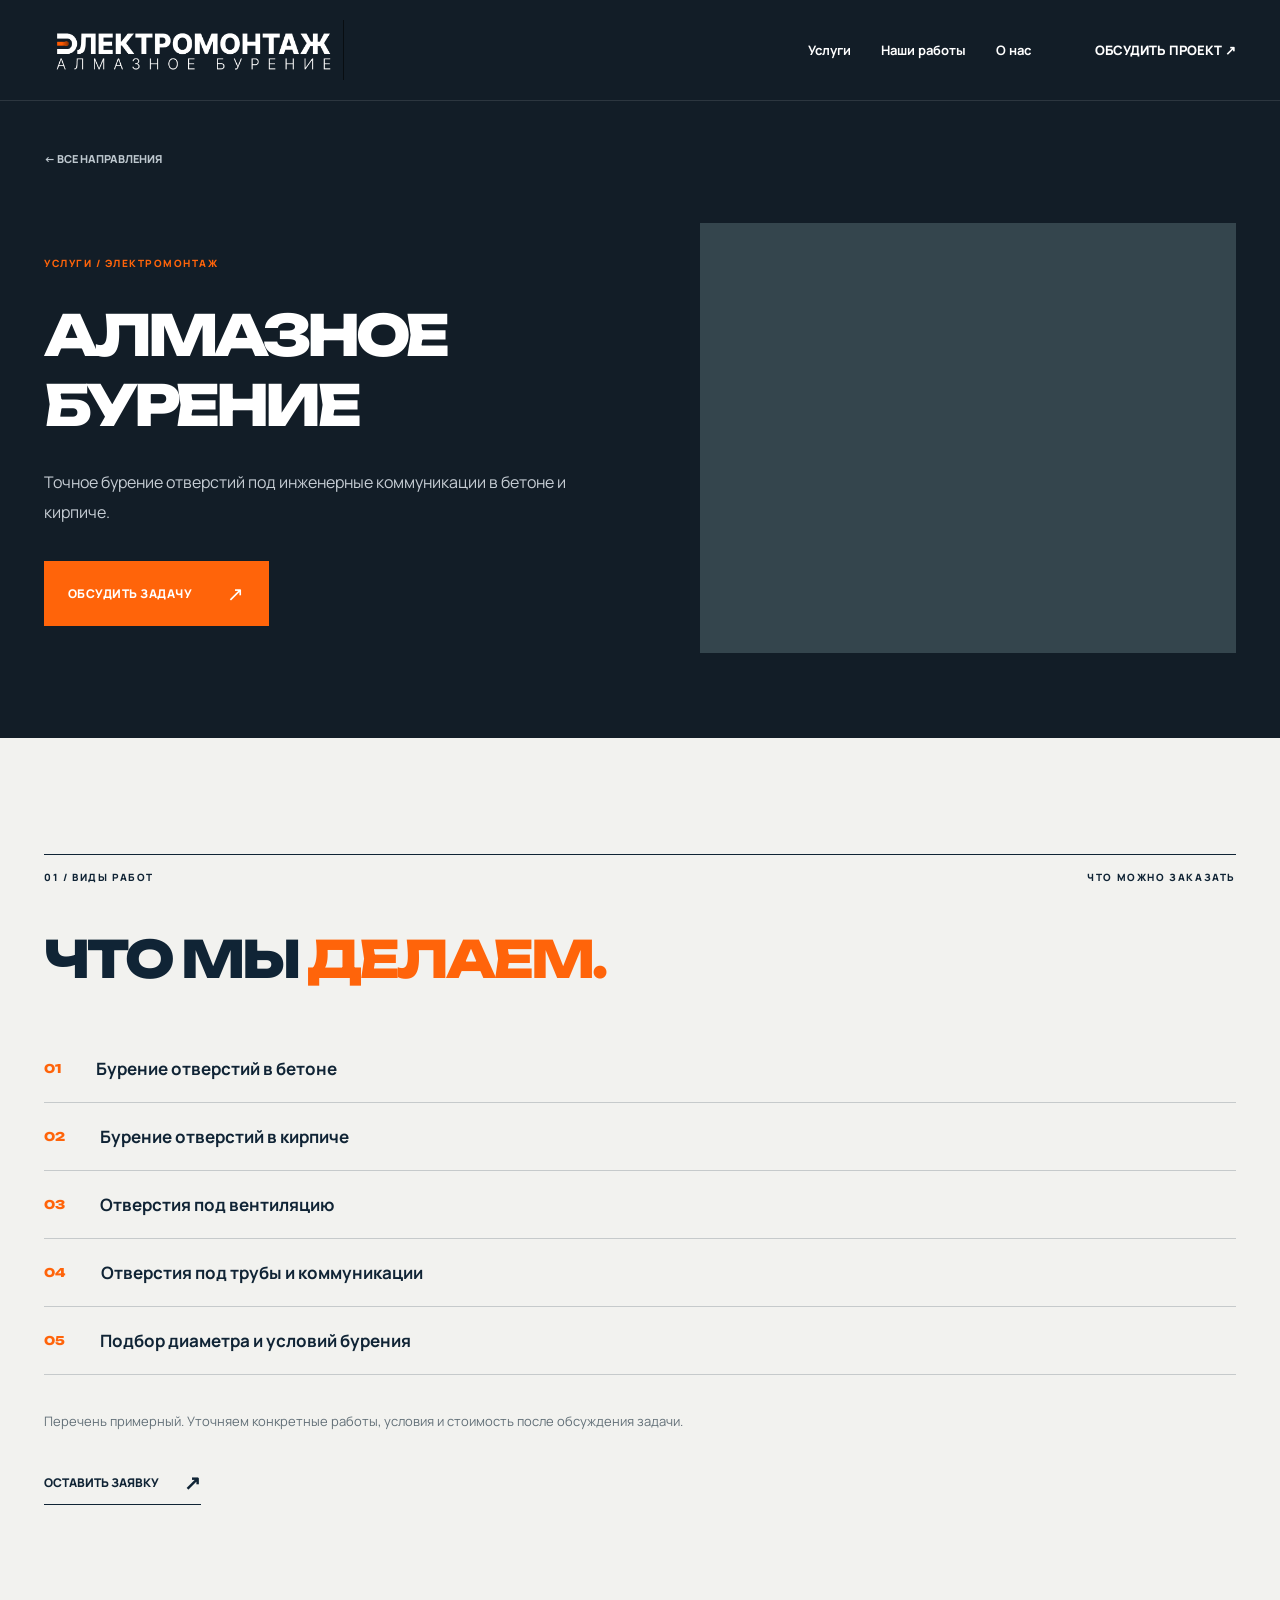
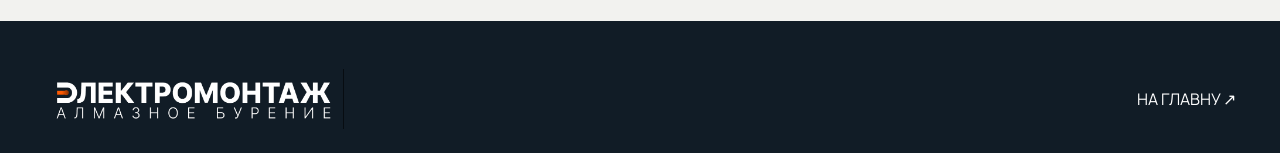
==== drilling.html @ 84d14e61 "Add files via upload" ====
<!doctype html><html lang="ru"><head><meta charset="utf-8"><meta name="viewport" content="width=device-width, initial-scale=1"><meta name="description" content="Точное бурение отверстий под инженерные коммуникации в бетоне и кирпиче."><title>АЛМАЗНОЕ БУРЕНИЕ | ЭЛЕКТРОМОНТАЖ</title><link rel="preconnect" href="https://fonts.googleapis.com"><link rel="preconnect" href="https://fonts.gstatic.com" crossorigin><link href="https://fonts.googleapis.com/css2?family=Manrope:wght@400;500;600;700;800&family=Unbounded:wght@500;600;700;800&display=swap" rel="stylesheet"><link rel="stylesheet" href="css/style.css"></head><body><header class="site-header"><div class="shell header-inner"><a class="logo-link" href="index.html"><img src="assets/logo-light.png" alt="Электромонтаж. Алмазное бурение"></a><nav class="desktop-nav"><a href="index.html#services">Услуги</a><a href="index.html#projects">Наши работы</a><a href="index.html#approach">О нас</a></nav><a class="header-contact" href="index.html#contact">Обсудить проект ↗</a><button class="menu-toggle" type="button" aria-controls="mobile-menu" aria-expanded="false" aria-label="Открыть меню"><span></span><span></span></button></div><nav class="mobile-nav" id="mobile-menu" hidden><a href="index.html">Главная</a><a href="index.html#services">Услуги</a><a href="index.html#projects">Наши работы</a><a href="index.html#contact">Контакты</a></nav></header><main><section class="inner-hero"><div class="shell"><a class="back-link" href="index.html#services">← ВСЕ НАПРАВЛЕНИЯ</a><div class="inner-grid"><div><span class="inner-label">УСЛУГИ / ЭЛЕКТРОМОНТАЖ</span><h1>АЛМАЗНОЕ БУРЕНИЕ</h1><p>Точное бурение отверстий под инженерные коммуникации в бетоне и кирпиче.</p><a href="index.html#contact" class="btn btn-orange">Обсудить задачу <span>↗</span></a></div><div class="inner-photo photo photo-drilling"></div></div></div></section><section class="inner-services section-pad"><div class="shell"><div class="section-kicker"><span>01 / ВИДЫ РАБОТ</span><span>ЧТО МОЖНО ЗАКАЗАТЬ</span></div><h2>ЧТО МЫ <em>ДЕЛАЕМ.</em></h2><ul><li><span>01</span><b>Бурение отверстий в бетоне</b></li><li><span>02</span><b>Бурение отверстий в кирпиче</b></li><li><span>03</span><b>Отверстия под вентиляцию</b></li><li><span>04</span><b>Отверстия под трубы и коммуникации</b></li><li><span>05</span><b>Подбор диаметра и условий бурения</b></li></ul><p class="inner-disclaimer">Перечень примерный. Уточняем конкретные работы, условия и стоимость после обсуждения задачи.</p><a href="index.html#contact" class="text-link">Оставить заявку <span>↗</span></a></div></section></main><footer class="footer"><div class="shell"><div class="footer-top"><a class="footer-logo" href="index.html"><img src="assets/logo-light.png" alt="Электромонтаж. Алмазное бурение"></a><a href="index.html">НА ГЛАВНУ ↗</a></div></div></footer><script src="js/main.js" defer></script></body></html>
---- css/style.css ----
:root{--ink:#102435;--graphite:#17212a;--dark:#121d27;--orange:#ff640a;--paper:#f2f2ef;--muted:#777f84;--line:#d3d6d5;--heading:'Unbounded','Arial Black',sans-serif;--body:'Manrope',Arial,sans-serif}*{box-sizing:border-box}html{scroll-behavior:smooth;scroll-padding-top:85px}body{margin:0;background:var(--paper);color:var(--ink);font-family:var(--body);-webkit-font-smoothing:antialiased}a{color:inherit;text-decoration:none}button,input,textarea,select{font:inherit}button{cursor:pointer}img{max-width:100%;display:block}.shell{width:min(100% - 88px,1440px);margin-inline:auto}.skip-link{position:absolute;top:-100px;left:20px;background:white;color:#111;padding:14px;z-index:30}.skip-link:focus{top:14px}.site-header{background:#121d27;color:#fff;position:relative;z-index:10;border-bottom:1px solid rgba(255,255,255,.11)}.header-inner{height:100px;display:flex;align-items:center;gap:44px}.logo-link{display:flex;align-items:center;width:300px;flex:none}.logo-link img{width:100%;height:auto}.desktop-nav{display:flex;gap:30px;align-items:center;margin-left:auto}.desktop-nav a{font-size:13px;font-weight:700;transition:color .2s}.desktop-nav a:hover,.header-contact:hover{color:var(--orange)}.header-contact{font-size:13px;font-weight:800;text-transform:uppercase;margin-left:20px;white-space:nowrap}.header-contact span{color:var(--orange);padding-left:14px}.menu-toggle{display:none;background:none;border:0;width:40px;height:40px}.menu-toggle span{display:block;width:28px;height:2px;background:white;margin:6px auto}.mobile-nav{background:#15222c;padding:15px 7% 28px}.mobile-nav a{display:block;padding:14px 0;border-bottom:1px solid #ffffff22}.hero{background:var(--dark);color:white;position:relative;overflow:hidden}.hero-grid{pointer-events:none;position:absolute;inset:0;background-image:linear-gradient(to right,rgba(255,255,255,.027) 1px,transparent 1px),linear-gradient(to bottom,rgba(255,255,255,.027) 1px,transparent 1px);background-size:90px 90px;mask-image:linear-gradient(to right,#000,transparent 80%)}.hero-layout{display:grid;grid-template-columns:54% 46%;min-height:670px;position:relative}.hero-copy{display:flex;flex-direction:column;align-items:flex-start;padding:82px 40px 42px 0;position:relative;z-index:2}.eyebrow,.section-kicker,.contact-kicker{font-size:10px;font-weight:800;letter-spacing:.16em}.eyebrow{display:flex;align-items:center;gap:14px;color:#b7c1ca}.orange-line{height:2px;width:34px;background:var(--orange)}h1,h2,h3,p{margin-top:0}.hero h1{font:800 clamp(50px,6.2vw,102px)/1.12 var(--heading);letter-spacing:-.075em;margin:55px 0 24px;position:relative;z-index:3;white-space:nowrap}.hero h1 span{color:var(--orange)}.hero-copy>p{font-size:16px;line-height:1.9;color:#c6cbd0;max-width:475px}.hero-actions{display:flex;align-items:center;gap:37px;margin-top:30px}.btn{display:inline-flex;align-items:center;justify-content:space-between;gap:35px;border:0;padding:19px 24px;font-size:12px;text-transform:uppercase;letter-spacing:.04em;font-weight:800;transition:transform .25s,background .25s}.btn:hover{transform:translateY(-3px)}.btn-orange{background:var(--orange);color:#fff}.btn-orange:hover{background:#e75700}.btn span{font-size:20px;font-weight:400}.text-link{display:inline-flex;gap:25px;align-items:center;font-size:12px;font-weight:800;text-transform:uppercase;border-bottom:1px solid currentColor;padding-bottom:8px}.light-link{color:white}.text-link span{font-size:20px}.hero-bottom{margin-top:auto;padding-top:60px;display:flex;align-items:center;justify-content:space-between;width:100%;max-width:540px;font-size:10px;letter-spacing:.05em;color:#aab2ba}.status-dot{display:inline-block;width:8px;height:8px;border-radius:50%;background:var(--orange);margin-right:10px}.hero-index{color:white}.hero-visual{position:relative;margin-left:10px;min-height:670px}.photo{background-size:cover;background-position:center;background-color:#34454d}.photo-hero{position:absolute;inset:22px 0 22px 0;background-image:linear-gradient(90deg,rgba(18,29,39,.05),rgba(18,29,39,.1)),url('https://images.unsplash.com/photo-1621905251189-08b45d6a269e?auto=format&fit=crop&w=1500&q=85');filter:saturate(.67) contrast(1.1)}.photo-caption{position:absolute;left:22px;bottom:52px;right:20px;display:flex;justify-content:space-between;gap:15px;font-size:9px;font-weight:800;letter-spacing:.1em;text-shadow:0 1px 7px #000}.orange-corner{position:absolute;right:0;top:22px;width:66px;height:66px;background:var(--orange);display:grid;place-items:center;font-size:29px}.hero-side-text{position:absolute;right:8px;top:50%;writing-mode:vertical-rl;font-size:9px;font-weight:800;letter-spacing:.2em;color:#ffffff8c}.section-pad{padding:116px 0}.section-kicker{display:flex;justify-content:space-between;gap:10px;border-top:1px solid var(--ink);padding-top:15px}.intro-heading,.projects-heading{display:flex;justify-content:space-between;gap:45px;align-items:end;margin:60px 0 55px}.intro-heading h2,.projects-heading h2,.approach h2,.faq h2{font:800 clamp(34px,4.3vw,69px)/1.17 var(--heading);letter-spacing:-.065em;margin:0}.intro-heading h2 em,.projects-heading h2 em,.approach h2 em,.faq h2 em{font-style:normal;color:var(--orange)}.intro-heading p,.projects-heading p{max-width:360px;margin:0 0 4px;font-size:14px;line-height:1.9;color:#626d71}.service-grid{display:grid;grid-template-columns:1fr 1fr;gap:16px}.service-card{height:540px;position:relative;overflow:hidden;color:#fff}.service-photo{position:absolute;inset:0;transition:transform .8s cubic-bezier(.2,.65,.2,1)}.service-card:hover .service-photo{transform:scale(1.07)}.photo-electrical{background-image:url('https://images.unsplash.com/photo-1621905251918-48416bd8575a?auto=format&fit=crop&w=1300&q=85')}.photo-drilling{background-image:url('https://images.unsplash.com/photo-1504307651254-35680f356dfd?auto=format&fit=crop&w=1300&q=85')}.service-shade{position:absolute;inset:0;background:linear-gradient(180deg,rgba(10,20,30,.47),rgba(10,20,30,.08) 35%,rgba(10,20,30,.9) 100%)}.service-top,.service-bottom{position:absolute;left:40px;right:40px}.service-top{top:35px;display:flex;align-items:center;justify-content:space-between;font-size:11px;font-weight:800;letter-spacing:.12em}.circle-arrow{width:53px;height:53px;border:1px solid #fff8;border-radius:50%;display:grid;place-items:center;font-size:25px;transition:background .25s}.service-card:hover .circle-arrow{background:var(--orange);border-color:var(--orange)}.service-bottom{bottom:39px}.service-bottom h3{font:800 clamp(30px,3vw,49px)/1.14 var(--heading);letter-spacing:-.055em;margin-bottom:19px}.service-bottom p{font-size:13px;line-height:1.7;max-width:330px;margin:0;color:#e7eaed}.service-note{display:flex;justify-content:space-between;gap:20px;margin:24px 0 0;font-size:11px;font-weight:800;letter-spacing:.05em}.service-note a{color:#e55b07}.ticker{background:var(--orange);color:var(--dark);overflow:hidden;padding:19px 0}.ticker-track{white-space:nowrap;font:800 19px var(--heading);letter-spacing:.03em;width:max-content;animation:marquee 30s linear infinite}.ticker span{margin:0 38px}@keyframes marquee{to{transform:translateX(-50%)}}.projects{background:#e9ebea}.projects-heading{align-items:end}.project-controls{display:flex;gap:25px;border-bottom:1px solid #c6cbcd;margin-bottom:24px}.filter{border:0;background:none;color:#6d777c;font-size:12px;font-weight:800;padding:13px 0 18px;position:relative}.filter span{font-size:9px;margin-left:7px}.filter.is-active{color:var(--ink)}.filter.is-active::after{content:"";height:3px;background:var(--orange);position:absolute;bottom:-1px;left:0;right:0}.project-grid{display:grid;grid-template-columns:1.25fr 1fr;grid-template-rows:250px 250px;gap:16px}.project-card{position:relative;overflow:hidden;min-height:250px;color:#fff}.project-card[hidden]{display:none}.project-card.large{grid-row:span 2}.project-photo{position:absolute;inset:0;filter:saturate(.62);transition:transform .6s}.project-card:hover .project-photo{transform:scale(1.04)}.photo-project-1{background-image:url('https://images.unsplash.com/photo-1621905252507-b35492cc74b4?auto=format&fit=crop&w=1200&q=85')}.photo-project-2{background-image:url('https://images.unsplash.com/photo-1504917595217-d4dc5ebe6122?auto=format&fit=crop&w=1000&q=85')}.photo-project-3{background-image:url('https://images.unsplash.com/photo-1621905251189-08b45d6a269e?auto=format&fit=crop&w=1000&q=85')}.project-overlay{position:absolute;inset:0;padding:25px 30px;display:flex;flex-direction:column;justify-content:space-between;background:linear-gradient(180deg,rgba(15,25,30,.48),transparent 25%,rgba(15,25,30,.85))}.project-number{font-size:10px;letter-spacing:.14em;font-weight:800}.project-overlay h3{font:700 clamp(19px,2vw,31px) var(--heading);letter-spacing:-.04em;margin:0 0 10px}.project-overlay p{font-size:12px;margin:0;color:#d8dedf}.projects-foot{display:flex;justify-content:space-between;align-items:center;gap:25px;margin-top:35px}.projects-foot>span{font-size:10px;font-weight:800;color:#838b8d;letter-spacing:.1em}.approach{background:#152430;color:white}.section-kicker.reverse{border-color:#ffffff88}.approach-grid{display:grid;grid-template-columns:1fr 1fr;gap:10%}.approach h2{margin-top:58px}.approach-content{padding-top:53px}.approach-lead{font-size:23px;line-height:1.5;max-width:580px;margin:0 0 55px}.approach-item{border-top:1px solid #ffffff44;padding:23px 0;display:flex;gap:40px}.approach-item>span{color:var(--orange);font:700 13px var(--heading)}.approach-item h3{font-size:17px;margin:0 0 9px}.approach-item p{font-size:13px;line-height:1.8;color:#bbc5ce;margin:0}.faq-grid{display:grid;grid-template-columns:1fr 1fr;gap:10%}.faq h2{margin-top:55px}.faq-list{padding-top:35px}details{border-top:1px solid #bfc4c5}details:last-child{border-bottom:1px solid #bfc4c5}summary{list-style:none;cursor:pointer;padding:28px 0;display:flex;justify-content:space-between;align-items:center;gap:20px;font-weight:800;font-size:15px}summary::-webkit-details-marker{display:none}summary span{font-size:27px;font-weight:400;color:var(--orange)}details[open] summary span{transform:rotate(45deg)}details p{font-size:13px;line-height:1.9;color:#657278;max-width:490px;padding-bottom:22px;margin:0}.contact{background:var(--orange);color:#101d27;padding:110px 0}.contact-inner{display:grid;grid-template-columns:1fr 440px;gap:14%;align-items:start}.contact-heading h2{font:800 clamp(60px,7.4vw,120px)/1.12 var(--heading);letter-spacing:-.09em;margin:45px 0 25px}.contact-heading h2 span{color:white}.contact-heading p{font-size:16px;line-height:1.8;max-width:440px}.contact-form{background:#fff;padding:34px;display:grid;gap:19px;color:#152430}.contact-form label{display:grid;gap:7px;font-size:11px;font-weight:800}.contact-form input,.contact-form select,.contact-form textarea{width:100%;border:0;border-bottom:1px solid #ccd0d2;border-radius:0;background:transparent;padding:12px 0;font-size:13px;outline:none;resize:vertical;color:#102435}.contact-form input:focus,.contact-form select:focus,.contact-form textarea:focus{border-bottom-color:var(--orange)}.contact-form .btn{width:100%;margin-top:4px}.form-hint{color:#68747a;font-size:10px;line-height:1.6;margin:0}.footer{background:#111c26;color:white;padding:48px 0 24px}.footer-top,.footer-bottom{display:flex;justify-content:space-between;align-items:center;gap:25px}.footer-logo{max-width:300px}.up-link{font-size:11px;font-weight:800}.footer-bottom{border-top:1px solid #ffffff35;padding-top:25px;margin-top:43px;font-size:10px;letter-spacing:.08em;color:#9aa8b5}@media(max-width:1180px){.shell{width:min(100% - 56px,1440px)}.header-inner{gap:20px}.logo-link{width:245px}.desktop-nav{gap:17px}.header-contact{margin-left:0}.hero-layout{grid-template-columns:55% 45%}.hero h1{font-size:clamp(48px,5.8vw,72px)}}@media(max-width:880px){.desktop-nav,.header-contact{display:none}.menu-toggle{display:block;margin-left:auto}.header-inner{height:80px}.hero-layout{grid-template-columns:1fr}.hero-copy{padding:75px 0 45px}.hero h1{font-size:clamp(48px,9vw,92px);margin-top:40px}.hero-visual{min-height:390px;margin:0}.photo-hero{inset:0 0 18px}.orange-corner{top:0}.photo-caption{bottom:35px}.hero-bottom{padding-top:45px}.section-pad{padding:80px 0}.intro-heading,.projects-heading{align-items:start;flex-direction:column;gap:25px;margin:40px 0}.service-card{height:440px}.service-top,.service-bottom{left:25px;right:25px}.approach-grid,.faq-grid{gap:5%}.contact-inner{grid-template-columns:1fr 1fr;gap:8%}.contact-heading h2{font-size:clamp(50px,6.5vw,80px)}.contact-form{padding:24px}}@media(max-width:650px){.shell{width:calc(100% - 36px)}.logo-link{width:218px}.header-inner{height:74px}.hero-copy{padding:48px 0 32px}.eyebrow{font-size:9px}.hero h1{font-size:clamp(40px,10.3vw,66px);line-height:1.2;margin:34px 0 22px}.hero-copy>p{font-size:14px;line-height:1.8}.hero-actions{gap:20px;flex-wrap:wrap}.btn{padding:17px 18px;font-size:11px}.text-link{font-size:10px;gap:12px}.hero-bottom{font-size:9px;gap:18px}.hero-visual{min-height:330px}.photo-caption{font-size:8px;flex-direction:column}.orange-corner{width:54px;height:54px}.hero-side-text{display:none}.section-pad{padding:65px 0}.section-kicker{font-size:9px}.intro-heading h2,.projects-heading h2,.approach h2,.faq h2{font-size:clamp(31px,7.8vw,47px)}.intro-heading p,.projects-heading p{font-size:13px}.service-grid{grid-template-columns:1fr}.service-card{height:430px}.service-bottom h3{font-size:37px}.service-note{font-size:9px;flex-wrap:wrap}.ticker-track{font-size:13px}.project-controls{gap:18px}.filter{font-size:10px}.project-grid{display:grid;grid-template-columns:1fr;grid-template-rows:none}.project-card,.project-card.large{height:320px;grid-row:auto}.project-card.large{height:390px}.projects-foot{align-items:start;flex-direction:column}.approach-grid,.faq-grid{grid-template-columns:1fr;gap:20px}.approach h2,.faq h2{margin-top:35px}.approach-content,.faq-list{padding-top:15px}.approach-lead{font-size:19px;margin-bottom:30px}.contact{padding:70px 0}.contact-inner{grid-template-columns:1fr;gap:30px}.contact-heading h2{font-size:clamp(56px,14vw,85px);margin:25px 0}.contact-heading p{font-size:14px}.contact-form{padding:23px}.footer-logo{max-width:220px}.footer-bottom{align-items:start;flex-direction:column;font-size:9px}.footer-top{align-items:center}}@media(prefers-reduced-motion:reduce){*,*::before,*::after{scroll-behavior:auto!important;animation:none!important;transition:none!important}}
/* Internal service page starter layouts */
.inner-hero{background:#121d27;color:#fff;padding:45px 0 85px}.back-link{font-size:11px;font-weight:800;color:#bdc7ce}.inner-grid{display:grid;grid-template-columns:1fr 45%;gap:9%;align-items:center;margin-top:55px}.inner-label{font-size:10px;letter-spacing:.15em;color:var(--orange);font-weight:800}.inner-hero h1{font:800 clamp(32px,4.4vw,67px)/1.25 var(--heading);letter-spacing:-.075em;overflow-wrap:anywhere;margin:28px 0}.inner-hero p{font-size:16px;line-height:1.85;max-width:540px;color:#c6cdd4;margin-bottom:34px}.inner-photo{min-height:430px}.inner-services h2{font:800 clamp(30px,4vw,60px)/1.2 var(--heading);letter-spacing:-.06em;margin:45px 0}.inner-services h2 em{font-style:normal;color:var(--orange)}.inner-services ul{list-style:none;margin:0 0 35px;padding:0}.inner-services li{display:flex;align-items:center;gap:35px;padding:22px 0;border-bottom:1px solid #c6cacb}.inner-services li span{font:800 12px var(--heading);color:var(--orange)}.inner-services li b{font-size:17px}.inner-disclaimer{font-size:13px;line-height:1.8;color:#637078;margin-bottom:35px}@media(max-width:750px){.inner-grid{grid-template-columns:1fr;gap:34px}.inner-photo{min-height:320px}.inner-hero{padding:38px 0 55px}.inner-services li{gap:22px}.inner-services li b{font-size:14px}}
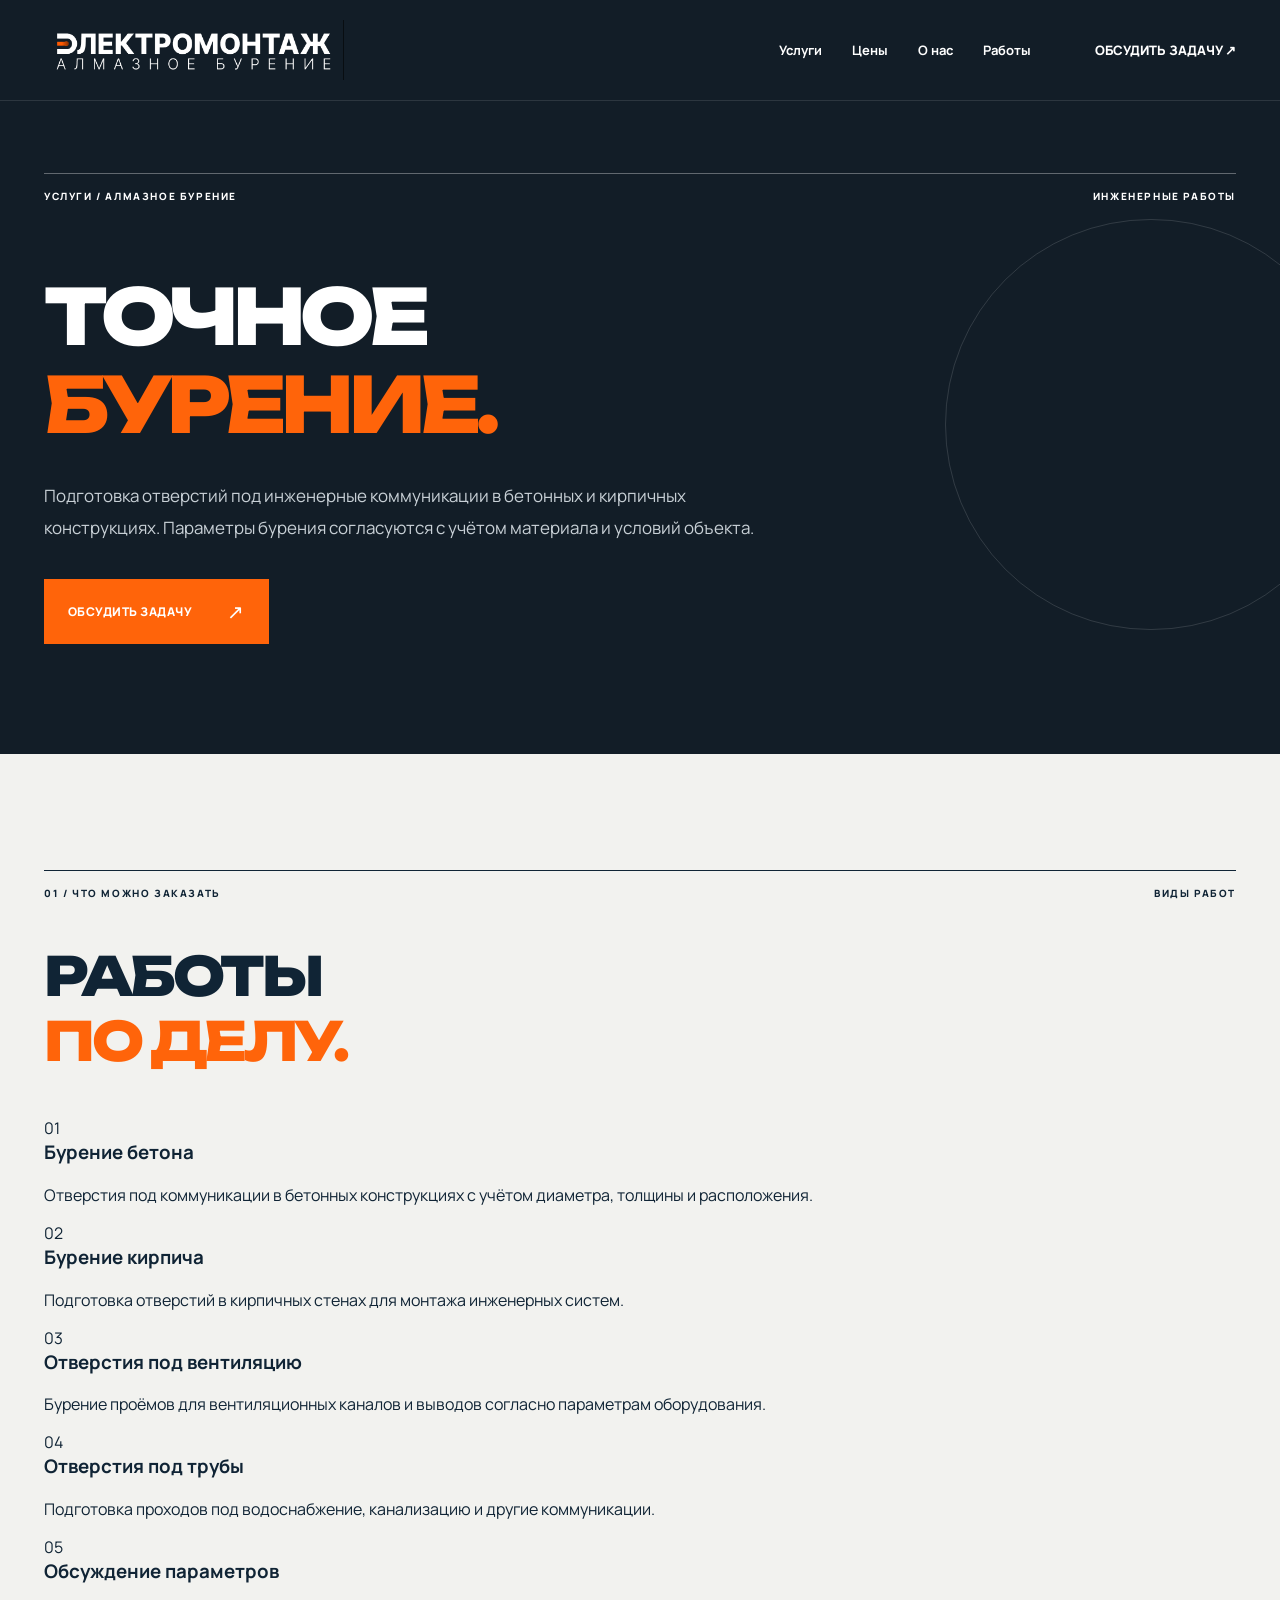
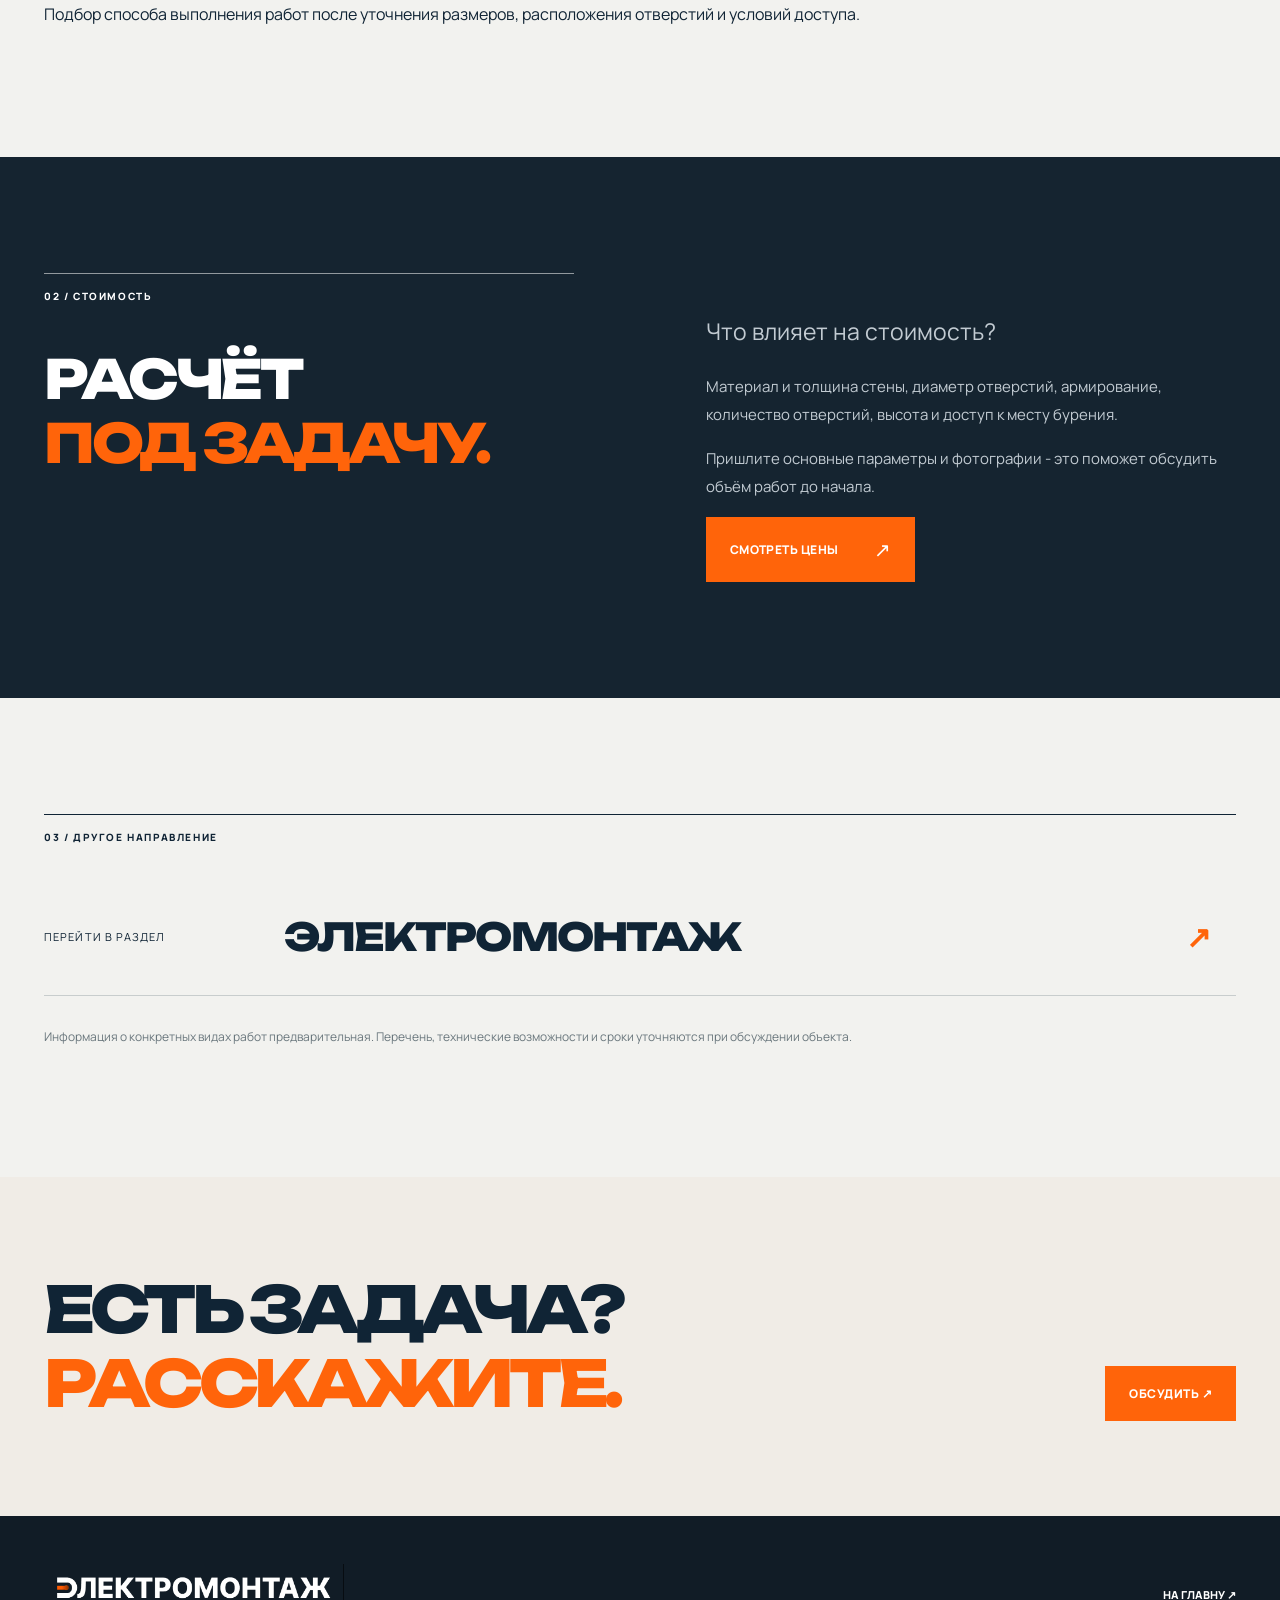
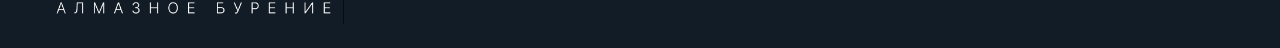
==== commit dcbf5813: "Expand drilling.html service details and pricing CTA" ====
--- a/drilling.html
+++ b/drilling.html
@@ -1 +1 @@
-<!doctype html><html lang="ru"><head><meta charset="utf-8"><meta name="viewport" content="width=device-width, initial-scale=1"><meta name="description" content="Точное бурение отверстий под инженерные коммуникации в бетоне и кирпиче."><title>АЛМАЗНОЕ БУРЕНИЕ | ЭЛЕКТРОМОНТАЖ</title><link rel="preconnect" href="https://fonts.googleapis.com"><link rel="preconnect" href="https://fonts.gstatic.com" crossorigin><link href="https://fonts.googleapis.com/css2?family=Manrope:wght@400;500;600;700;800&family=Unbounded:wght@500;600;700;800&display=swap" rel="stylesheet"><link rel="stylesheet" href="css/style.css"></head><body><header class="site-header"><div class="shell header-inner"><a class="logo-link" href="index.html"><img src="assets/logo-light.png" alt="Электромонтаж. Алмазное бурение"></a><nav class="desktop-nav"><a href="index.html#services">Услуги</a><a href="index.html#projects">Наши работы</a><a href="index.html#approach">О нас</a></nav><a class="header-contact" href="index.html#contact">Обсудить проект ↗</a><button class="menu-toggle" type="button" aria-controls="mobile-menu" aria-expanded="false" aria-label="Открыть меню"><span></span><span></span></button></div><nav class="mobile-nav" id="mobile-menu" hidden><a href="index.html">Главная</a><a href="index.html#services">Услуги</a><a href="index.html#projects">Наши работы</a><a href="index.html#contact">Контакты</a></nav></header><main><section class="inner-hero"><div class="shell"><a class="back-link" href="index.html#services">← ВСЕ НАПРАВЛЕНИЯ</a><div class="inner-grid"><div><span class="inner-label">УСЛУГИ / ЭЛЕКТРОМОНТАЖ</span><h1>АЛМАЗНОЕ БУРЕНИЕ</h1><p>Точное бурение отверстий под инженерные коммуникации в бетоне и кирпиче.</p><a href="index.html#contact" class="btn btn-orange">Обсудить задачу <span>↗</span></a></div><div class="inner-photo photo photo-drilling"></div></div></div></section><section class="inner-services section-pad"><div class="shell"><div class="section-kicker"><span>01 / ВИДЫ РАБОТ</span><span>ЧТО МОЖНО ЗАКАЗАТЬ</span></div><h2>ЧТО МЫ <em>ДЕЛАЕМ.</em></h2><ul><li><span>01</span><b>Бурение отверстий в бетоне</b></li><li><span>02</span><b>Бурение отверстий в кирпиче</b></li><li><span>03</span><b>Отверстия под вентиляцию</b></li><li><span>04</span><b>Отверстия под трубы и коммуникации</b></li><li><span>05</span><b>Подбор диаметра и условий бурения</b></li></ul><p class="inner-disclaimer">Перечень примерный. Уточняем конкретные работы, условия и стоимость после обсуждения задачи.</p><a href="index.html#contact" class="text-link">Оставить заявку <span>↗</span></a></div></section></main><footer class="footer"><div class="shell"><div class="footer-top"><a class="footer-logo" href="index.html"><img src="assets/logo-light.png" alt="Электромонтаж. Алмазное бурение"></a><a href="index.html">НА ГЛАВНУ ↗</a></div></div></footer><script src="js/main.js" defer></script></body></html>+<!doctype html><html lang="ru"><head><meta charset="utf-8"><meta name="viewport" content="width=device-width, initial-scale=1"><meta name="theme-color" content="#121d27"><meta name="description" content="Подготовка отверстий под инженерные коммуникации в бетонных и кирпичных конструкциях. Параметры бурения согласуются с учётом материала и условий объекта."><title>Алмазное бурение бетона и кирпича | Электромонтаж</title><link rel="preconnect" href="https://fonts.googleapis.com"><link rel="preconnect" href="https://fonts.gstatic.com" crossorigin><link href="https://fonts.googleapis.com/css2?family=Manrope:wght@400;500;600;700;800&family=Unbounded:wght@500;600;700;800&display=swap" rel="stylesheet"><link rel="stylesheet" href="css/style.css"></head><body><a class="skip-link" href="#main">К содержимому</a><header class="site-header"><div class="shell header-inner"><a class="logo-link" href="index.html"><img src="assets/logo-light.png" alt="Электромонтаж. Алмазное бурение" width="318" height="64"></a><nav class="desktop-nav"><a href="index.html#services">Услуги</a><a href="prices.html">Цены</a><a href="about.html">О нас</a><a href="index.html#projects">Работы</a></nav><a class="header-contact" href="index.html#contact">Обсудить задачу ↗</a><button class="menu-toggle" type="button" aria-controls="mobile-menu" aria-expanded="false" aria-label="Открыть меню"><span></span><span></span></button></div><nav class="mobile-nav" id="mobile-menu" hidden><a href="index.html#services">Услуги</a><a href="electrical.html">Электромонтаж</a><a href="drilling.html">Алмазное бурение</a><a href="prices.html">Цены</a><a href="about.html">О нас</a><a href="index.html#projects">Работы</a><a href="index.html#contact">Контакты</a></nav></header><main id="main"><section class="editorial-hero"><div class="shell"><div class="section-kicker reverse"><span>УСЛУГИ / АЛМАЗНОЕ БУРЕНИЕ</span><span>ИНЖЕНЕРНЫЕ РАБОТЫ</span></div><h1>ТОЧНОЕ<br><em>БУРЕНИЕ.</em></h1><p>Подготовка отверстий под инженерные коммуникации в бетонных и кирпичных конструкциях. Параметры бурения согласуются с учётом материала и условий объекта.</p><a href="index.html#contact" class="btn btn-orange">Обсудить задачу <span>↗</span></a></div></section><section class="section-pad"><div class="shell"><div class="section-kicker"><span>01 / ЧТО МОЖНО ЗАКАЗАТЬ</span><span>ВИДЫ РАБОТ</span></div><h2 class="editorial-title">РАБОТЫ<br><em>ПО ДЕЛУ.</em></h2><div class="service-detail-list"><article class="service-detail-item"><span>01</span><h3>Бурение бетона</h3><p>Отверстия под коммуникации в бетонных конструкциях с учётом диаметра, толщины и расположения.</p></article><article class="service-detail-item"><span>02</span><h3>Бурение кирпича</h3><p>Подготовка отверстий в кирпичных стенах для монтажа инженерных систем.</p></article><article class="service-detail-item"><span>03</span><h3>Отверстия под вентиляцию</h3><p>Бурение проёмов для вентиляционных каналов и выводов согласно параметрам оборудования.</p></article><article class="service-detail-item"><span>04</span><h3>Отверстия под трубы</h3><p>Подготовка проходов под водоснабжение, канализацию и другие коммуникации.</p></article><article class="service-detail-item"><span>05</span><h3>Обсуждение параметров</h3><p>Подбор способа выполнения работ после уточнения размеров, расположения отверстий и условий доступа.</p></article></div></div></section><section class="editorial-dark section-pad"><div class="shell"><div class="editorial-split"><div><div class="section-kicker reverse"><span>02 / СТОИМОСТЬ</span></div><h2 class="editorial-title">РАСЧЁТ<br><em>ПОД ЗАДАЧУ.</em></h2></div><div class="editorial-copy"><p class="lead">Что влияет на стоимость?</p><p>Материал и толщина стены, диаметр отверстий, армирование, количество отверстий, высота и доступ к месту бурения.</p><p>Пришлите основные параметры и фотографии - это поможет обсудить объём работ до начала.</p><a class="btn btn-orange" href="prices.html">Смотреть цены <span>↗</span></a></div></div></div></section><section class="section-pad"><div class="shell"><div class="section-kicker"><span>03 / ДРУГОЕ НАПРАВЛЕНИЕ</span></div><div class="editorial-link-list"><a href="electrical.html"><span>ПЕРЕЙТИ В РАЗДЕЛ</span><strong>ЭЛЕКТРОМОНТАЖ</strong><b>↗</b></a></div><p class="editorial-note">Информация о конкретных видах работ предварительная. Перечень, технические возможности и сроки уточняются при обсуждении объекта.</p></div></section><section class="editorial-cta"><div class="shell"><h2>ЕСТЬ ЗАДАЧА?<br><em>РАССКАЖИТЕ.</em></h2><a class="btn btn-orange" href="index.html#contact">Обсудить ↗</a></div></section></main><footer class="footer"><div class="shell"><div class="footer-top"><a class="footer-logo" href="index.html"><img src="assets/logo-light.png" alt="Электромонтаж. Алмазное бурение"></a><a class="up-link" href="index.html">НА ГЛАВНУ ↗</a></div></div></footer><script src="js/main.js" defer></script></body></html>
--- a/css/style.css
+++ b/css/style.css
@@ -1,3 +1,7 @@
 :root{--ink:#102435;--graphite:#17212a;--dark:#121d27;--orange:#ff640a;--paper:#f2f2ef;--muted:#777f84;--line:#d3d6d5;--heading:'Unbounded','Arial Black',sans-serif;--body:'Manrope',Arial,sans-serif}*{box-sizing:border-box}html{scroll-behavior:smooth;scroll-padding-top:85px}body{margin:0;background:var(--paper);color:var(--ink);font-family:var(--body);-webkit-font-smoothing:antialiased}a{color:inherit;text-decoration:none}button,input,textarea,select{font:inherit}button{cursor:pointer}img{max-width:100%;display:block}.shell{width:min(100% - 88px,1440px);margin-inline:auto}.skip-link{position:absolute;top:-100px;left:20px;background:white;color:#111;padding:14px;z-index:30}.skip-link:focus{top:14px}.site-header{background:#121d27;color:#fff;position:relative;z-index:10;border-bottom:1px solid rgba(255,255,255,.11)}.header-inner{height:100px;display:flex;align-items:center;gap:44px}.logo-link{display:flex;align-items:center;width:300px;flex:none}.logo-link img{width:100%;height:auto}.desktop-nav{display:flex;gap:30px;align-items:center;margin-left:auto}.desktop-nav a{font-size:13px;font-weight:700;transition:color .2s}.desktop-nav a:hover,.header-contact:hover{color:var(--orange)}.header-contact{font-size:13px;font-weight:800;text-transform:uppercase;margin-left:20px;white-space:nowrap}.header-contact span{color:var(--orange);padding-left:14px}.menu-toggle{display:none;background:none;border:0;width:40px;height:40px}.menu-toggle span{display:block;width:28px;height:2px;background:white;margin:6px auto}.mobile-nav{background:#15222c;padding:15px 7% 28px}.mobile-nav a{display:block;padding:14px 0;border-bottom:1px solid #ffffff22}.hero{background:var(--dark);color:white;position:relative;overflow:hidden}.hero-grid{pointer-events:none;position:absolute;inset:0;background-image:linear-gradient(to right,rgba(255,255,255,.027) 1px,transparent 1px),linear-gradient(to bottom,rgba(255,255,255,.027) 1px,transparent 1px);background-size:90px 90px;mask-image:linear-gradient(to right,#000,transparent 80%)}.hero-layout{display:grid;grid-template-columns:54% 46%;min-height:670px;position:relative}.hero-copy{display:flex;flex-direction:column;align-items:flex-start;padding:82px 40px 42px 0;position:relative;z-index:2}.eyebrow,.section-kicker,.contact-kicker{font-size:10px;font-weight:800;letter-spacing:.16em}.eyebrow{display:flex;align-items:center;gap:14px;color:#b7c1ca}.orange-line{height:2px;width:34px;background:var(--orange)}h1,h2,h3,p{margin-top:0}.hero h1{font:800 clamp(50px,6.2vw,102px)/1.12 var(--heading);letter-spacing:-.075em;margin:55px 0 24px;position:relative;z-index:3;white-space:nowrap}.hero h1 span{color:var(--orange)}.hero-copy>p{font-size:16px;line-height:1.9;color:#c6cbd0;max-width:475px}.hero-actions{display:flex;align-items:center;gap:37px;margin-top:30px}.btn{display:inline-flex;align-items:center;justify-content:space-between;gap:35px;border:0;padding:19px 24px;font-size:12px;text-transform:uppercase;letter-spacing:.04em;font-weight:800;transition:transform .25s,background .25s}.btn:hover{transform:translateY(-3px)}.btn-orange{background:var(--orange);color:#fff}.btn-orange:hover{background:#e75700}.btn span{font-size:20px;font-weight:400}.text-link{display:inline-flex;gap:25px;align-items:center;font-size:12px;font-weight:800;text-transform:uppercase;border-bottom:1px solid currentColor;padding-bottom:8px}.light-link{color:white}.text-link span{font-size:20px}.hero-bottom{margin-top:auto;padding-top:60px;display:flex;align-items:center;justify-content:space-between;width:100%;max-width:540px;font-size:10px;letter-spacing:.05em;color:#aab2ba}.status-dot{display:inline-block;width:8px;height:8px;border-radius:50%;background:var(--orange);margin-right:10px}.hero-index{color:white}.hero-visual{position:relative;margin-left:10px;min-height:670px}.photo{background-size:cover;background-position:center;background-color:#34454d}.photo-hero{position:absolute;inset:22px 0 22px 0;background-image:linear-gradient(90deg,rgba(18,29,39,.05),rgba(18,29,39,.1)),url('https://images.unsplash.com/photo-1621905251189-08b45d6a269e?auto=format&fit=crop&w=1500&q=85');filter:saturate(.67) contrast(1.1)}.photo-caption{position:absolute;left:22px;bottom:52px;right:20px;display:flex;justify-content:space-between;gap:15px;font-size:9px;font-weight:800;letter-spacing:.1em;text-shadow:0 1px 7px #000}.orange-corner{position:absolute;right:0;top:22px;width:66px;height:66px;background:var(--orange);display:grid;place-items:center;font-size:29px}.hero-side-text{position:absolute;right:8px;top:50%;writing-mode:vertical-rl;font-size:9px;font-weight:800;letter-spacing:.2em;color:#ffffff8c}.section-pad{padding:116px 0}.section-kicker{display:flex;justify-content:space-between;gap:10px;border-top:1px solid var(--ink);padding-top:15px}.intro-heading,.projects-heading{display:flex;justify-content:space-between;gap:45px;align-items:end;margin:60px 0 55px}.intro-heading h2,.projects-heading h2,.approach h2,.faq h2{font:800 clamp(34px,4.3vw,69px)/1.17 var(--heading);letter-spacing:-.065em;margin:0}.intro-heading h2 em,.projects-heading h2 em,.approach h2 em,.faq h2 em{font-style:normal;color:var(--orange)}.intro-heading p,.projects-heading p{max-width:360px;margin:0 0 4px;font-size:14px;line-height:1.9;color:#626d71}.service-grid{display:grid;grid-template-columns:1fr 1fr;gap:16px}.service-card{height:540px;position:relative;overflow:hidden;color:#fff}.service-photo{position:absolute;inset:0;transition:transform .8s cubic-bezier(.2,.65,.2,1)}.service-card:hover .service-photo{transform:scale(1.07)}.photo-electrical{background-image:url('https://images.unsplash.com/photo-1621905251918-48416bd8575a?auto=format&fit=crop&w=1300&q=85')}.photo-drilling{background-image:url('https://images.unsplash.com/photo-1504307651254-35680f356dfd?auto=format&fit=crop&w=1300&q=85')}.service-shade{position:absolute;inset:0;background:linear-gradient(180deg,rgba(10,20,30,.47),rgba(10,20,30,.08) 35%,rgba(10,20,30,.9) 100%)}.service-top,.service-bottom{position:absolute;left:40px;right:40px}.service-top{top:35px;display:flex;align-items:center;justify-content:space-between;font-size:11px;font-weight:800;letter-spacing:.12em}.circle-arrow{width:53px;height:53px;border:1px solid #fff8;border-radius:50%;display:grid;place-items:center;font-size:25px;transition:background .25s}.service-card:hover .circle-arrow{background:var(--orange);border-color:var(--orange)}.service-bottom{bottom:39px}.service-bottom h3{font:800 clamp(30px,3vw,49px)/1.14 var(--heading);letter-spacing:-.055em;margin-bottom:19px}.service-bottom p{font-size:13px;line-height:1.7;max-width:330px;margin:0;color:#e7eaed}.service-note{display:flex;justify-content:space-between;gap:20px;margin:24px 0 0;font-size:11px;font-weight:800;letter-spacing:.05em}.service-note a{color:#e55b07}.ticker{background:var(--orange);color:var(--dark);overflow:hidden;padding:19px 0}.ticker-track{white-space:nowrap;font:800 19px var(--heading);letter-spacing:.03em;width:max-content;animation:marquee 30s linear infinite}.ticker span{margin:0 38px}@keyframes marquee{to{transform:translateX(-50%)}}.projects{background:#e9ebea}.projects-heading{align-items:end}.project-controls{display:flex;gap:25px;border-bottom:1px solid #c6cbcd;margin-bottom:24px}.filter{border:0;background:none;color:#6d777c;font-size:12px;font-weight:800;padding:13px 0 18px;position:relative}.filter span{font-size:9px;margin-left:7px}.filter.is-active{color:var(--ink)}.filter.is-active::after{content:"";height:3px;background:var(--orange);position:absolute;bottom:-1px;left:0;right:0}.project-grid{display:grid;grid-template-columns:1.25fr 1fr;grid-template-rows:250px 250px;gap:16px}.project-card{position:relative;overflow:hidden;min-height:250px;color:#fff}.project-card[hidden]{display:none}.project-card.large{grid-row:span 2}.project-photo{position:absolute;inset:0;filter:saturate(.62);transition:transform .6s}.project-card:hover .project-photo{transform:scale(1.04)}.photo-project-1{background-image:url('https://images.unsplash.com/photo-1621905252507-b35492cc74b4?auto=format&fit=crop&w=1200&q=85')}.photo-project-2{background-image:url('https://images.unsplash.com/photo-1504917595217-d4dc5ebe6122?auto=format&fit=crop&w=1000&q=85')}.photo-project-3{background-image:url('https://images.unsplash.com/photo-1621905251189-08b45d6a269e?auto=format&fit=crop&w=1000&q=85')}.project-overlay{position:absolute;inset:0;padding:25px 30px;display:flex;flex-direction:column;justify-content:space-between;background:linear-gradient(180deg,rgba(15,25,30,.48),transparent 25%,rgba(15,25,30,.85))}.project-number{font-size:10px;letter-spacing:.14em;font-weight:800}.project-overlay h3{font:700 clamp(19px,2vw,31px) var(--heading);letter-spacing:-.04em;margin:0 0 10px}.project-overlay p{font-size:12px;margin:0;color:#d8dedf}.projects-foot{display:flex;justify-content:space-between;align-items:center;gap:25px;margin-top:35px}.projects-foot>span{font-size:10px;font-weight:800;color:#838b8d;letter-spacing:.1em}.approach{background:#152430;color:white}.section-kicker.reverse{border-color:#ffffff88}.approach-grid{display:grid;grid-template-columns:1fr 1fr;gap:10%}.approach h2{margin-top:58px}.approach-content{padding-top:53px}.approach-lead{font-size:23px;line-height:1.5;max-width:580px;margin:0 0 55px}.approach-item{border-top:1px solid #ffffff44;padding:23px 0;display:flex;gap:40px}.approach-item>span{color:var(--orange);font:700 13px var(--heading)}.approach-item h3{font-size:17px;margin:0 0 9px}.approach-item p{font-size:13px;line-height:1.8;color:#bbc5ce;margin:0}.faq-grid{display:grid;grid-template-columns:1fr 1fr;gap:10%}.faq h2{margin-top:55px}.faq-list{padding-top:35px}details{border-top:1px solid #bfc4c5}details:last-child{border-bottom:1px solid #bfc4c5}summary{list-style:none;cursor:pointer;padding:28px 0;display:flex;justify-content:space-between;align-items:center;gap:20px;font-weight:800;font-size:15px}summary::-webkit-details-marker{display:none}summary span{font-size:27px;font-weight:400;color:var(--orange)}details[open] summary span{transform:rotate(45deg)}details p{font-size:13px;line-height:1.9;color:#657278;max-width:490px;padding-bottom:22px;margin:0}.contact{background:var(--orange);color:#101d27;padding:110px 0}.contact-inner{display:grid;grid-template-columns:1fr 440px;gap:14%;align-items:start}.contact-heading h2{font:800 clamp(60px,7.4vw,120px)/1.12 var(--heading);letter-spacing:-.09em;margin:45px 0 25px}.contact-heading h2 span{color:white}.contact-heading p{font-size:16px;line-height:1.8;max-width:440px}.contact-form{background:#fff;padding:34px;display:grid;gap:19px;color:#152430}.contact-form label{display:grid;gap:7px;font-size:11px;font-weight:800}.contact-form input,.contact-form select,.contact-form textarea{width:100%;border:0;border-bottom:1px solid #ccd0d2;border-radius:0;background:transparent;padding:12px 0;font-size:13px;outline:none;resize:vertical;color:#102435}.contact-form input:focus,.contact-form select:focus,.contact-form textarea:focus{border-bottom-color:var(--orange)}.contact-form .btn{width:100%;margin-top:4px}.form-hint{color:#68747a;font-size:10px;line-height:1.6;margin:0}.footer{background:#111c26;color:white;padding:48px 0 24px}.footer-top,.footer-bottom{display:flex;justify-content:space-between;align-items:center;gap:25px}.footer-logo{max-width:300px}.up-link{font-size:11px;font-weight:800}.footer-bottom{border-top:1px solid #ffffff35;padding-top:25px;margin-top:43px;font-size:10px;letter-spacing:.08em;color:#9aa8b5}@media(max-width:1180px){.shell{width:min(100% - 56px,1440px)}.header-inner{gap:20px}.logo-link{width:245px}.desktop-nav{gap:17px}.header-contact{margin-left:0}.hero-layout{grid-template-columns:55% 45%}.hero h1{font-size:clamp(48px,5.8vw,72px)}}@media(max-width:880px){.desktop-nav,.header-contact{display:none}.menu-toggle{display:block;margin-left:auto}.header-inner{height:80px}.hero-layout{grid-template-columns:1fr}.hero-copy{padding:75px 0 45px}.hero h1{font-size:clamp(48px,9vw,92px);margin-top:40px}.hero-visual{min-height:390px;margin:0}.photo-hero{inset:0 0 18px}.orange-corner{top:0}.photo-caption{bottom:35px}.hero-bottom{padding-top:45px}.section-pad{padding:80px 0}.intro-heading,.projects-heading{align-items:start;flex-direction:column;gap:25px;margin:40px 0}.service-card{height:440px}.service-top,.service-bottom{left:25px;right:25px}.approach-grid,.faq-grid{gap:5%}.contact-inner{grid-template-columns:1fr 1fr;gap:8%}.contact-heading h2{font-size:clamp(50px,6.5vw,80px)}.contact-form{padding:24px}}@media(max-width:650px){.shell{width:calc(100% - 36px)}.logo-link{width:218px}.header-inner{height:74px}.hero-copy{padding:48px 0 32px}.eyebrow{font-size:9px}.hero h1{font-size:clamp(40px,10.3vw,66px);line-height:1.2;margin:34px 0 22px}.hero-copy>p{font-size:14px;line-height:1.8}.hero-actions{gap:20px;flex-wrap:wrap}.btn{padding:17px 18px;font-size:11px}.text-link{font-size:10px;gap:12px}.hero-bottom{font-size:9px;gap:18px}.hero-visual{min-height:330px}.photo-caption{font-size:8px;flex-direction:column}.orange-corner{width:54px;height:54px}.hero-side-text{display:none}.section-pad{padding:65px 0}.section-kicker{font-size:9px}.intro-heading h2,.projects-heading h2,.approach h2,.faq h2{font-size:clamp(31px,7.8vw,47px)}.intro-heading p,.projects-heading p{font-size:13px}.service-grid{grid-template-columns:1fr}.service-card{height:430px}.service-bottom h3{font-size:37px}.service-note{font-size:9px;flex-wrap:wrap}.ticker-track{font-size:13px}.project-controls{gap:18px}.filter{font-size:10px}.project-grid{display:grid;grid-template-columns:1fr;grid-template-rows:none}.project-card,.project-card.large{height:320px;grid-row:auto}.project-card.large{height:390px}.projects-foot{align-items:start;flex-direction:column}.approach-grid,.faq-grid{grid-template-columns:1fr;gap:20px}.approach h2,.faq h2{margin-top:35px}.approach-content,.faq-list{padding-top:15px}.approach-lead{font-size:19px;margin-bottom:30px}.contact{padding:70px 0}.contact-inner{grid-template-columns:1fr;gap:30px}.contact-heading h2{font-size:clamp(56px,14vw,85px);margin:25px 0}.contact-heading p{font-size:14px}.contact-form{padding:23px}.footer-logo{max-width:220px}.footer-bottom{align-items:start;flex-direction:column;font-size:9px}.footer-top{align-items:center}}@media(prefers-reduced-motion:reduce){*,*::before,*::after{scroll-behavior:auto!important;animation:none!important;transition:none!important}}
 /* Internal service page starter layouts */
 .inner-hero{background:#121d27;color:#fff;padding:45px 0 85px}.back-link{font-size:11px;font-weight:800;color:#bdc7ce}.inner-grid{display:grid;grid-template-columns:1fr 45%;gap:9%;align-items:center;margin-top:55px}.inner-label{font-size:10px;letter-spacing:.15em;color:var(--orange);font-weight:800}.inner-hero h1{font:800 clamp(32px,4.4vw,67px)/1.25 var(--heading);letter-spacing:-.075em;overflow-wrap:anywhere;margin:28px 0}.inner-hero p{font-size:16px;line-height:1.85;max-width:540px;color:#c6cdd4;margin-bottom:34px}.inner-photo{min-height:430px}.inner-services h2{font:800 clamp(30px,4vw,60px)/1.2 var(--heading);letter-spacing:-.06em;margin:45px 0}.inner-services h2 em{font-style:normal;color:var(--orange)}.inner-services ul{list-style:none;margin:0 0 35px;padding:0}.inner-services li{display:flex;align-items:center;gap:35px;padding:22px 0;border-bottom:1px solid #c6cacb}.inner-services li span{font:800 12px var(--heading);color:var(--orange)}.inner-services li b{font-size:17px}.inner-disclaimer{font-size:13px;line-height:1.8;color:#637078;margin-bottom:35px}@media(max-width:750px){.inner-grid{grid-template-columns:1fr;gap:34px}.inner-photo{min-height:320px}.inner-hero{padding:38px 0 55px}.inner-services li{gap:22px}.inner-services li b{font-size:14px}}
+
+/* Editorial pages - about and prices */
+.editorial-hero{background:#121d27;color:white;padding:72px 0 110px;position:relative;overflow:hidden}.editorial-hero:after{content:"";position:absolute;right:-6%;top:18%;width:32vw;height:32vw;border:1px solid #ffffff22;border-radius:50%;pointer-events:none}.editorial-hero .section-kicker{border-color:#ffffff55}.editorial-hero h1{font:800 clamp(38px,6vw,100px)/1.15 var(--heading);letter-spacing:-.07em;margin:70px 0 30px;position:relative;z-index:1}.editorial-hero h1 em,.editorial-title em,.editorial-cta em{font-style:normal;color:var(--orange)}.editorial-hero p{max-width:710px;font-size:17px;line-height:1.9;color:#c8d0d6;margin-bottom:35px}.editorial-split{display:grid;grid-template-columns:1fr 1fr;gap:11%}.editorial-title{font:800 clamp(34px,4.2vw,68px)/1.2 var(--heading);letter-spacing:-.065em;margin:44px 0}.editorial-copy{padding-top:40px}.editorial-copy p{font-size:15px;line-height:1.9;color:#647079}.editorial-copy .lead{font-size:23px;line-height:1.6;color:inherit}.editorial-dark{background:#152430;color:white}.editorial-dark .editorial-copy p{color:#c2cbd2}.editorial-steps{display:grid;grid-template-columns:repeat(4,1fr);gap:18px;margin-top:60px}.editorial-steps article{border-top:1px solid #ffffff66;padding:24px 0}.editorial-steps article>span{color:var(--orange);font:800 13px var(--heading)}.editorial-steps h3{font-size:18px;margin:35px 0 15px}.editorial-steps p{font-size:13px;line-height:1.8;color:#bdc8d0}.editorial-link-list{margin-top:35px}.editorial-link-list a{display:grid;grid-template-columns:220px 1fr 50px;gap:20px;align-items:center;border-bottom:1px solid #c8cdcd;padding:35px 0}.editorial-link-list a span{font-size:11px;letter-spacing:.1em}.editorial-link-list strong{font:800 clamp(20px,3vw,42px)/1.2 var(--heading);letter-spacing:-.05em}.editorial-link-list b{color:var(--orange);font-size:30px}.editorial-note{font-size:12px;line-height:1.9;color:#6a777d;margin-top:30px}.editorial-cta{background:#f0ece6;padding:95px 0}.editorial-cta .shell{display:flex;align-items:end;justify-content:space-between;gap:30px}.editorial-cta h2{font:800 clamp(36px,5vw,76px)/1.17 var(--heading);letter-spacing:-.07em;margin:0}.rate-group{margin-top:65px}.rate-heading{display:flex;align-items:center;gap:30px;margin-bottom:22px}.rate-heading span{color:var(--orange);font:700 13px var(--heading)}.rate-heading h2{font:800 clamp(25px,3.2vw,45px)/1.2 var(--heading);letter-spacing:-.05em;margin:0}.rate-row{display:grid;grid-template-columns:1fr 210px;gap:30px;align-items:center;padding:26px 0;border-top:1px solid #c8cdcd}.rate-row:last-child{border-bottom:1px solid #c8cdcd}.rate-row h3{font-size:17px;margin:0 0 7px}.rate-row p{font-size:13px;color:#647079;line-height:1.6;margin:0}.rate-row>div:last-child{text-align:right}.rate-row strong{display:block;font-size:16px}.rate-row>div:last-child span{font-size:11px;color:#778287}
+@media(max-width:800px){.editorial-split{grid-template-columns:1fr;gap:0}.editorial-copy{padding-top:0}.editorial-steps{grid-template-columns:repeat(2,1fr)}.editorial-link-list a{grid-template-columns:1fr 40px}.editorial-link-list a span{grid-column:1/-1}.editorial-link-list a b{grid-column:2;grid-row:2}.editorial-hero{padding:55px 0 75px}}@media(max-width:540px){.editorial-hero h1{font-size:clamp(32px,10vw,56px);margin:45px 0 22px}.editorial-hero p{font-size:14px}.editorial-steps{grid-template-columns:1fr}.editorial-steps article{padding:17px 0}.editorial-steps h3{margin:16px 0 8px}.editorial-cta .shell{display:block}.editorial-cta .btn{margin-top:30px}.rate-row{grid-template-columns:1fr;gap:12px}.rate-row>div:last-child{text-align:left}.editorial-link-list strong{font-size:20px}}
